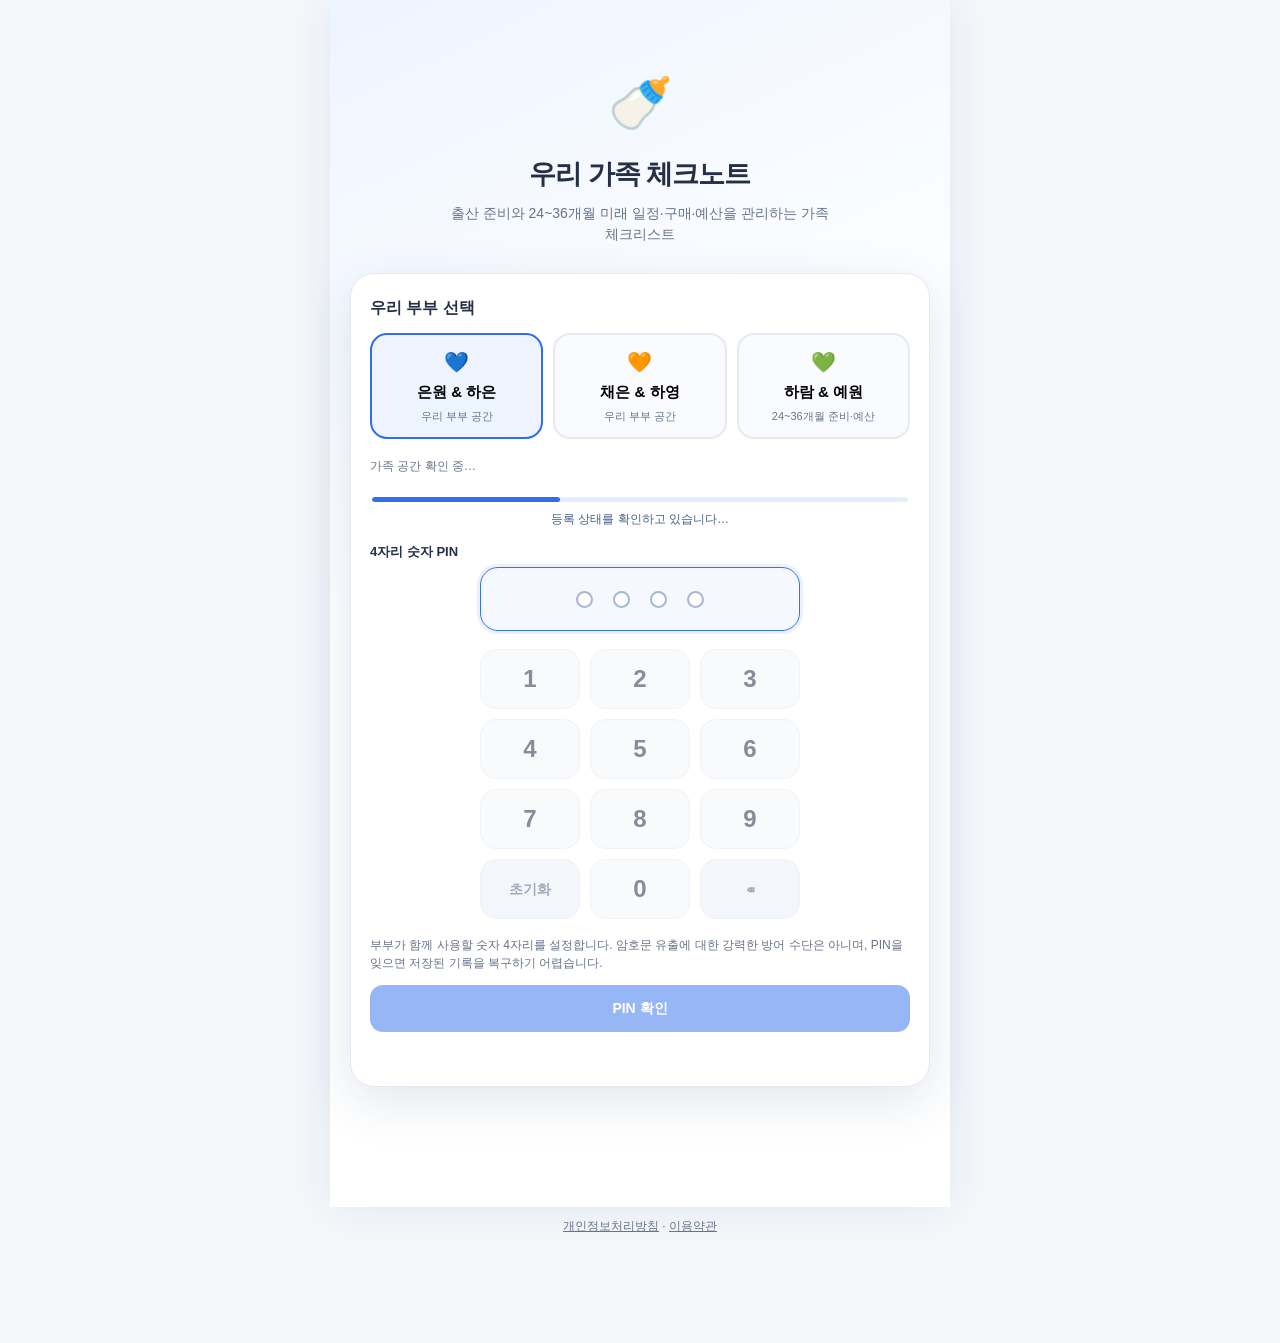
==== index.html @ 00c4b742 "fix(ux): replace misleading benefit completion buttons with one explicit status selector" ====
<!doctype html>
<html lang="ko"><head>
  <meta charset="utf-8" />
  <meta name="google-site-verification" content="LZNdLVptlj_nm17-OJD_Jb6nqZlLqjOvQMVYdIO1Dqk" />
  <meta name="viewport" content="width=device-width, initial-scale=1,viewport-fit=cover" />
  <meta name="theme-color" content="#2f6fed" />
  <meta name="description" content="부부가 함께 쓰는 임신·출산 준비 체크리스트" />
  <title>우리 가족 체크노트</title>
  <meta name="application-name" content="우리 가족 체크노트" />
  <link rel="stylesheet" href="style.css?v=1.2.3" />

  <style id="pin-keypad-critical">
    .auth-card .pin-display{display:flex;align-items:center;justify-content:center;gap:20px;width:min(100%,320px);min-height:64px;margin:0 auto;border:1px solid #dce5f4;border-radius:18px;padding:12px 16px;background:#f5f8ff;cursor:pointer}
    .auth-card .pin-display.active{border-color:#3475e9;box-shadow:0 0 0 3px #3475e91a}
    .auth-card .pin-mark{display:block;flex:0 0 17px;width:17px;height:17px;border-radius:50%;background:white;border:2px solid #a8b7d2}
    .auth-card .pin-mark.filled{background:#2f6fed;border-color:#2f6fed}
    .auth-card .pin-keypad{display:grid;grid-template-columns:repeat(3,minmax(0,1fr));gap:10px;width:min(100%,320px);margin:5px auto 4px}
    .auth-card .pin-key{appearance:none;display:flex;align-items:center;justify-content:center;height:60px;min-width:0;padding:0;border-radius:16px;border:1px solid #e3e9f2;background:#f5f7fb;color:#253046;font-weight:700;font-size:24px;line-height:1;cursor:pointer;touch-action:manipulation}
    .auth-card .pin-key:active{background:#dde9ff;transform:scale(.97)}
    .auth-card .pin-key.pin-aux{font-size:14px;color:#57657b;background:#eaf0f8}
    .auth-card .pin-key:focus-visible,.auth-card .pin-display:focus-visible{outline:3px solid #85b3ff;outline-offset:2px}
    .auth-card #pinLabel,.auth-card #passwordAgainWrap>span{font-weight:750;font-size:13px}
    @media(max-width:360px){.auth-card .pin-display{min-height:56px}.auth-card .pin-key{height:52px}}
  </style>
</head><body>
<div class="app">
  <section id="authScreen" class="auth-screen">
    <div class="brand-icon">🍼</div><h1>우리 가족 체크노트</h1>
    <p class="muted">출산 준비와 24~36개월 미래 일정·구매·예산을 관리하는 가족 체크리스트</p>
    <div class="auth-card">
      <h2>우리 부부 선택</h2>
      <div class="family-grid" id="familyGrid">
        <button type="button" class="family-choice active" data-family="ew-he" aria-pressed="true">💙<strong>은원 &amp; 하은</strong><span>우리 부부 공간</span></button>
        <button type="button" class="family-choice" data-family="ce-hy" aria-pressed="false">🧡<strong>채은 &amp; 하영</strong><span>우리 부부 공간</span></button>
        <button type="button" class="family-choice" data-family="hr-yw" aria-pressed="false">💚<strong>하람 &amp; 예원</strong><span>24~36개월 준비·예산</span></button>
      </div>
      <p id="authMode" class="status-line">접속 상태 확인 중…</p>
      <div id="authProgress" class="auth-progress" role="status" aria-live="polite"><div class="auth-progress-track"><span></span></div><p id="authProgressText">가족 공간에 연결하는 중…</p></div>
      <form id="authForm" class="stack">
        <label id="inviteWrap" class="field hidden">최초 등록 초대 코드<input id="inviteInput" type="text" autocomplete="one-time-code" placeholder="전달받은 초대 코드" /></label>
        <div class="field"><span id="pinLabel">4자리 숫자 PIN</span>
          <button type="button" id="pinPrimaryDisplay" class="pin-display" aria-label="숫자 4자리 중 0자리 입력" aria-pressed="false"><span class="pin-mark"></span><span class="pin-mark"></span><span class="pin-mark"></span><span class="pin-mark"></span></button>
        </div>
        <div id="passwordAgainWrap" class="field hidden"><span>PIN 한 번 더 입력</span>
          <button type="button" id="pinConfirmDisplay" class="pin-display" aria-label="숫자 4자리 중 0자리 입력" aria-pressed="false"><span class="pin-mark"></span><span class="pin-mark"></span><span class="pin-mark"></span><span class="pin-mark"></span></button>
        </div>
        <input type="hidden" id="passwordInput" autocomplete="off" />
        <input type="hidden" id="passwordAgainInput" autocomplete="off" />
        <div id="pinPad" class="pin-keypad" role="group" aria-label="숫자 비밀번호 패드">
          <button type="button" class="pin-key" data-pin="1" aria-label="1">1</button>
          <button type="button" class="pin-key" data-pin="2" aria-label="2">2</button>
          <button type="button" class="pin-key" data-pin="3" aria-label="3">3</button>
          <button type="button" class="pin-key" data-pin="4" aria-label="4">4</button>
          <button type="button" class="pin-key" data-pin="5" aria-label="5">5</button>
          <button type="button" class="pin-key" data-pin="6" aria-label="6">6</button>
          <button type="button" class="pin-key" data-pin="7" aria-label="7">7</button>
          <button type="button" class="pin-key" data-pin="8" aria-label="8">8</button>
          <button type="button" class="pin-key" data-pin="9" aria-label="9">9</button>
          <button type="button" class="pin-key pin-aux" data-pin="clear" aria-label="모두 지우기">초기화</button>
          <button type="button" class="pin-key" data-pin="0" aria-label="0">0</button>
          <button type="button" class="pin-key pin-aux" data-pin="delete" aria-label="한 자리 지우기">⌫</button>
        </div>
        <p id="passwordGuide" class="hint">부부가 함께 사용할 숫자 4자리를 설정합니다. 암호문 유출에 대한 강력한 방어 수단은 아니며, PIN을 잊으면 저장된 기록을 복구하기 어렵습니다.</p>
        <button id="authSubmit" type="submit" class="primary">PIN 확인</button>
      </form>
      <p id="authMessage" role="status" class="form-message"></p>
      <p id="offlineBanner" class="warning hidden">미연결 미리보기: 이 기기에만 암호화 저장됩니다. GitHub Pages + Apps Script 설정 이후 부부 간 동기화가 시작됩니다. 공유 전에 서버 설정을 완료하세요.</p>
    </div>
  </section>
  <section id="mainScreen" class="hidden">
    <header class="app-header">
      <div class="header-top"><div><span class="eyebrow" id="familyTitle">우리 가족</span><h1>우리 가족 체크노트</h1></div><button id="lockBtn" class="ghost" title="잠금">🔒 잠금</button></div>
      <div class="save-row"><span id="syncStatus" class="sync-status">준비 중</span><button id="syncNowBtn" class="link-button">↻ 동기화</button></div>
      <div id="headerProgress" class="header-progress" aria-live="polite"></div>
      <nav id="topTabs" class="tabs" aria-label="주요 메뉴"></nav>
    </header>
    <main id="mainContent"></main>
    <footer class="bottom-nav" id="bottomNav"></footer>
  </section>
</div>
<div id="modal" class="modal-backdrop hidden" role="presentation"><div class="modal" role="dialog" aria-modal="true" aria-labelledby="modalTitle"><div class="modal-heading"><h2 id="modalTitle">항목 편집</h2><button id="modalClose" type="button" class="icon-btn" aria-label="닫기">✕</button></div><div id="modalBody"></div></div></div>
<footer class="policy-footer" style="max-width:620px;margin:0 auto;padding:10px 18px 108px;text-align:center;font-size:12px;color:#667389"><a href="./privacy.html" style="color:#667389">개인정보처리방침</a> · <a href="./terms.html" style="color:#667389">이용약관</a></footer>
<div id="toast" class="toast" aria-live="polite"></div>
<iframe id="apiFrame" title="암호화 데이터 전송" class="api-frame" referrerpolicy="no-referrer"></iframe>
<script src="config.js?v=1.2.3"></script><script src="seed.js?v=1.1.2"></script><script src="toddler-seed.js?v=1.1.2"></script><script src="recommendations.js?v=1.1.2"></script><script src="benefits.js?v=1.2.2"></script><script src="app.js?v=1.2.3"></script>
</body></html>
---- style.css ----
*{box-sizing:border-box;-webkit-tap-highlight-color:transparent}:root{--blue:#2f6fed;--blue-lite:#eef4ff;--ink:#253046;--muted:#677389;--line:#e6eaf2;--bg:#f5f7fb;--soft:#f4f6fa;--white:#fff;--red:#d53b50;--gold:#c68a28;--green:#14794b}
html{scroll-behavior:smooth}body{margin:0;background:var(--bg);color:var(--ink);font-family:-apple-system,BlinkMacSystemFont,'Apple SD Gothic Neo','Noto Sans KR','Malgun Gothic',sans-serif;font-size:14px;line-height:1.5}button,input,textarea,select{font:inherit}button{cursor:pointer}button:disabled{opacity:.5;cursor:default}.hidden{display:none!important}.app{max-width:620px;margin:auto;background:#fff;min-height:100dvh;padding-bottom:90px}.muted{color:var(--muted)}.hint{font-size:12px;color:var(--muted);line-height:1.5;margin:0}.warning{font-size:12px;background:#fff8e9;color:#785411;border:1px solid #f5dfac;padding:12px;border-radius:12px;line-height:1.55}.stack{display:flex;flex-direction:column;gap:13px}.auth-screen{min-height:100dvh;padding:64px 20px 30px;background:linear-gradient(155deg,#eef4ff,white 46%);text-align:center}.brand-icon{font-size:52px;margin-bottom:12px}.auth-screen h1{font-size:27px;letter-spacing:-1px;margin:0 0 8px}.auth-screen>.muted{max-width:380px;margin:0 auto 28px}.auth-card{text-align:left;background:white;border:1px solid #e4e9f2;border-radius:24px;padding:22px 19px;box-shadow:0 15px 50px #203c7220}.auth-card h2{font-size:16px;margin:0 0 13px}.family-grid{display:grid;grid-template-columns:1fr 1fr;gap:10px}.family-choice{min-height:106px;display:flex;flex-direction:column;align-items:center;justify-content:center;gap:4px;background:#fafbfe;border:2px solid var(--line);border-radius:17px;font-size:20px}.family-choice strong{font-size:15px}.family-choice span{font-size:11px;color:var(--muted)}.family-choice.active{border-color:var(--blue);background:var(--blue-lite)}.status-line{margin:18px 0 13px;font-size:12px;color:var(--muted)}.field{display:flex;flex-direction:column;gap:6px;font-weight:750;font-size:13px}.field input,.field select,.field textarea,.control{width:100%;min-width:0;background:white;border:1px solid #d9dfec;border-radius:12px;padding:11px 12px;color:var(--ink);font-size:14px;outline:none}.field input:focus,.field select:focus,.field textarea:focus,.control:focus{border-color:var(--blue);box-shadow:0 0 0 3px #2f6fed18}.primary{background:var(--blue);border:0;border-radius:13px;color:white;padding:13px 16px;font-weight:850}.secondary{background:#edf2fc;border:0;border-radius:13px;color:#2356b2;padding:12px 14px;font-weight:800}.danger{background:#ffebed;color:#c52f47;border:0;border-radius:12px;padding:11px 12px;font-weight:700}.ghost{border:1px solid var(--line);border-radius:10px;padding:7px 9px;color:#556078;background:white;font-size:12px}.form-message{color:var(--red);min-height:20px;font-size:12px;margin-bottom:0}.app-header{position:sticky;top:0;z-index:20;background:#ffffffed;backdrop-filter:blur(12px);border-bottom:1px solid var(--line);padding:15px 17px 10px}.header-top{display:flex;align-items:center;justify-content:space-between}.header-top h1{font-size:21px;letter-spacing:-.6px;margin:2px 0 3px}.eyebrow{font-size:11px;letter-spacing:.2px;color:#5372a4;font-weight:750}.save-row{display:flex;justify-content:space-between;align-items:center;margin:4px 0 12px}.sync-status{font-size:11px;color:#64758a}.sync-status.error{color:var(--red)}.sync-status.saved{color:var(--green)}.link-button{background:none;border:0;color:var(--blue);font-weight:750;font-size:12px}.tabs{display:flex;gap:6px;overflow-x:auto;scrollbar-width:none}.tabs::-webkit-scrollbar{display:none}.tab{border:0;background:#f1f3f8;color:#596477;border-radius:13px;padding:9px 11px;white-space:nowrap;font-size:12px;font-weight:790}.tab.active{background:var(--blue);color:#fff}.screen{padding:17px}.section-title{font-size:18px;font-weight:860;margin:0 0 10px}.subhead{font-size:15px;font-weight:830;margin:16px 0 10px}.inline{display:flex;align-items:center;justify-content:space-between;gap:8px}.kpis{display:grid;grid-template-columns:repeat(2,minmax(0,1fr));gap:9px}.kpi{border:1px solid var(--line);background:#fafbfe;border-radius:16px;padding:14px 12px}.kpi.accent{background:var(--blue-lite);border-color:#c7d8ff}.kpi span{display:block;font-size:11px;color:#617089}.kpi strong{display:block;font-size:20px;font-weight:880;letter-spacing:-.5px;margin:6px 0}.kpi small{color:#8290a6;font-size:10px}.hero{border:1px solid #dbe6ff;background:linear-gradient(125deg,#eef4ff,#f9fbff);border-radius:19px;padding:15px;margin-bottom:12px}.hero h2{margin:0 0 4px;font-size:17px}.hero p{margin:0;color:#60718a;font-size:12px}.hero .big{font-size:28px;font-weight:900;color:#245bc4}.progress-track{height:8px;border-radius:10px;background:#dce5f9;overflow:hidden;margin:12px 0 4px}.progress-track>div{height:100%;background:var(--blue);border-radius:10px}.progress-caption{display:flex;justify-content:space-between;font-size:11px;color:#64758b}.card{border:1px solid var(--line);border-radius:17px;padding:13px;margin:9px 0;background:white}.card.alt{background:#fcfdff}.card-title{font-size:14px;font-weight:800;margin:0}.item-row{display:grid;grid-template-columns:25px minmax(0,1fr) auto;gap:9px;align-items:start;border-bottom:1px solid #edf0f5;padding:12px 0}.item-row:last-child{border-bottom:0}.item-check{width:21px;height:21px;accent-color:var(--blue);margin:2px 0 0;cursor:pointer}.item-main{min-width:0;cursor:pointer}.item-name{font-weight:800;font-size:14px;overflow-wrap:anywhere}.item-name.done{text-decoration:line-through;color:#8d97a6}.item-meta{font-size:11px;display:flex;flex-wrap:wrap;gap:5px;margin-top:5px;color:#738096}.chip{border-radius:8px;padding:2px 6px;background:#eef1f7;color:#617089}.chip.due{background:#fff2e6;color:#97571d}.chip.good{background:#e7f7ed;color:#187044}.mini-btn{border:0;border-radius:10px;background:#f0f3f9;padding:7px 10px;font-size:12px;font-weight:750}.muted-small{color:#7b8798;font-size:11px}.toolbar{display:flex;flex-wrap:wrap;gap:7px;margin:12px 0}.toolbar select,.toolbar input{border:1px solid var(--line);border-radius:11px;padding:10px 9px;min-width:0;background:white}.toolbar input{flex:1;max-width:230px}.toolbar select{max-width:130px}.empty{text-align:center;padding:26px 12px;color:#8490a1;font-size:13px}.list-actions{display:flex;gap:9px;margin:12px 0}.list-actions button{flex:1}.budget-row{display:flex;align-items:center;justify-content:space-between;border-bottom:1px solid #eef0f5;padding:12px 0;gap:12px}.budget-row:last-child{border:0}.budget-row b{font-size:14px}.budget-row small{color:#758296}.budget-row strong{white-space:nowrap}.timeline{position:relative;padding-left:17px;margin-left:6px;border-left:2px solid #dce6fb}.timeline .card{position:relative}.timeline .card:before{content:'';display:block;width:10px;height:10px;border-radius:50%;background:var(--blue);position:absolute;left:-24px;top:16px;border:2px solid white}.timeline .late:before{background:var(--red)}.recommend{border-left:3px solid #9ebdfe}.recommend h3{font-size:15px;margin:0 0 5px}.recommend p{font-size:12px;color:#64758a;margin:0 0 9px}.linkline{font-size:12px;color:var(--blue);word-break:break-all}.info-grid{display:grid;grid-template-columns:1fr 1fr;gap:8px}.info-grid .field.full{grid-column:1/-1}.info-grid .wide{grid-column:1/-1}.form-actions{display:flex;gap:9px;margin-top:15px}.form-actions>*{flex:1}.modal-backdrop{position:fixed;inset:0;background:#15223888;z-index:100;display:flex;align-items:flex-end;justify-content:center;padding:12px}.modal{width:min(100%,520px);max-height:91dvh;overflow-y:auto;background:white;border-radius:22px;padding:18px 16px 23px;box-shadow:0 10px 40px #0004}.modal-heading{display:flex;align-items:center;justify-content:space-between;margin-bottom:15px}.modal-heading h2{margin:0;font-size:18px}.icon-btn{border:0;background:#f0f3f8;border-radius:10px;font-size:14px;padding:8px 11px}.form-section{border:0;border-top:1px solid var(--line);padding:11px 0;margin:12px 0 0}.form-section legend{font-size:12px;color:#64748b;font-weight:800;padding-right:8px}.pill-row{display:flex;flex-wrap:wrap;gap:6px}.pill{border:1px solid #dfe5ed;background:#f7f8fb;border-radius:10px;padding:8px 10px;font-size:12px}.pill.active{background:var(--blue-lite);border-color:var(--blue);color:#2455b3}.bottom-nav{position:fixed;bottom:0;left:50%;transform:translateX(-50%);width:100%;max-width:620px;display:grid;grid-template-columns:repeat(4,1fr);border-top:1px solid var(--line);background:#ffffffed;backdrop-filter:blur(12px);padding:7px 5px calc(7px + env(safe-area-inset-bottom));z-index:30}.nav-btn{border:0;background:none;padding:4px 0;color:#8290a2;font-size:11px;font-weight:770}.nav-btn span{display:block;font-size:21px}.nav-btn.active{color:var(--blue)}.toast{position:fixed;bottom:90px;left:50%;transform:translate(-50%,20px);opacity:0;pointer-events:none;background:#26364ddd;color:white;padding:10px 15px;border-radius:12px;font-size:12px;transition:.2s;z-index:200;max-width:90%;text-align:center}.toast.show{opacity:1;transform:translate(-50%,0)}.api-frame{width:0;height:0;position:absolute;border:0;pointer-events:none}.row-muted{color:#8792a2;font-size:11px}.tiny-note{font-size:12px;color:#718094;line-height:1.55}.help-block{padding:10px 12px;border-radius:13px;background:#f1f6ff;color:#47618d;font-size:12px}.right{text-align:right}.nowrap{white-space:nowrap}@media(min-width:621px){.app{box-shadow:0 0 45px #1e2e4f15}.bottom-nav{border-left:1px solid var(--line);border-right:1px solid var(--line)}}

/* 세 번째 가족 선택 및 반복 항목 구분 */
.family-grid{grid-template-columns:repeat(auto-fit,minmax(128px,1fr))}.family-choice[data-family="hr-yw"].active{border-color:#46a785;background:#eafbf4}.chip.repeating{background:#e5f5e8;color:#276f43}
/* Family PIN keypad */
.pin-display{display:flex;width:100%;justify-content:center;gap:17px;align-items:center;min-height:62px;border:2px solid var(--line);border-radius:16px;background:#f8faff;padding:10px;transition:border-color .15s,background .15s}
.pin-display.active,.pin-display:focus-visible{border-color:var(--blue);background:var(--blue-lite);outline:none}
.pin-mark{display:block;width:18px;height:18px;border:2px solid #bdc8d8;border-radius:50%;background:#fff}
.pin-mark.filled{background:var(--blue);border-color:var(--blue)}
.pin-keypad{display:grid;grid-template-columns:repeat(3,minmax(0,1fr));gap:9px;max-width:330px;width:100%;margin:0 auto}
.pin-key{border:1px solid #e2e8f0;background:#f7f9fc;color:var(--ink);font-size:24px;font-weight:750;border-radius:17px;min-height:56px;touch-action:manipulation}
.pin-key:active{background:#dfeaff;transform:scale(.97)}
.pin-key.pin-aux{font-size:15px;color:#5c6b85;background:#edf1f7}
@media(max-width:360px){.pin-key{min-height:48px}.pin-display{min-height:55px}}

/* v1.1.2: central 3×4 PIN pad, including wide-screen layout */
.auth-card .pin-display{max-width:320px;margin-inline:auto}
.auth-card .pin-keypad{width:min(100%,320px);max-width:320px}
.auth-card .pin-key{display:flex;align-items:center;justify-content:center}

/* v1.2.0: initial login progress and persistent checklist completion */
.auth-progress{margin:2px 0 14px;padding:9px 2px 0}
.auth-progress-track{height:5px;border-radius:9px;overflow:hidden;background:#e4edff;position:relative}
.auth-progress-track>span{position:absolute;left:0;top:0;height:100%;width:35%;border-radius:9px;background:var(--blue);animation:auth-loading-track 1.05s ease-in-out infinite}
.auth-progress p{font-size:12px;color:#47618b;margin:8px 0 0;text-align:center}
@keyframes auth-loading-track{0%{left:-35%}100%{left:100%}}
.auth-loading .pin-keypad{opacity:.55;pointer-events:none}
.header-progress{padding:0 0 7px}
.header-progress-label{display:flex;align-items:center;justify-content:space-between;font-size:11px;color:#65748a}
.header-progress-label strong{font-size:12px;color:var(--blue)}
.header-progress .progress-track.compact{height:6px;margin:6px 0 1px}
@media(prefers-reduced-motion:reduce){.auth-progress-track>span{animation:none;width:100%}}
.tabs{display:grid;grid-template-columns:repeat(4,minmax(0,1fr));overflow:visible}
.tabs .tab{min-width:0;text-align:center;padding:9px 5px}

/* v1.2.0 quick-input checklist and collapsed advanced form */
.quick-add-form{border:1px solid #c8d9fb;border-radius:17px;background:linear-gradient(135deg,#f0f6ff,#fff);padding:13px;margin:12px 0 14px;display:flex;flex-direction:column;gap:9px}
.quick-add-line{display:grid;grid-template-columns:minmax(0,1fr) auto;gap:7px}
.quick-add-line input,.quick-add-form>select{width:100%;min-width:0;min-height:42px;border:1px solid #d8e2f2;border-radius:11px;padding:10px 11px;background:white;color:var(--ink)}
.quick-add-form>select{min-height:36px;font-size:12px}
.filter-toolbar{display:grid;grid-template-columns:repeat(2,minmax(0,1fr));gap:8px}
.filter-toolbar input{grid-column:1/-1;max-width:none}
.filter-toolbar select{width:100%;max-width:none}
.editor-more{margin:16px 0 10px;padding:12px;background:#f7f9fc;border-radius:13px;border:1px solid #e5eaf3}
.editor-more summary{font-size:12px;color:#315da3;font-weight:820;cursor:pointer;line-height:1.6}
.editor-more[open] summary{margin-bottom:12px}
.editor-more .field{margin-top:5px}
.editor-sticky-actions{position:sticky;bottom:-24px;z-index:2;background:linear-gradient(#ffffffef,#fff);padding:12px 0 18px;margin-bottom:0}
@media(max-width:375px){.quick-add-line .primary{padding:10px 13px}.editor-more .info-grid{grid-template-columns:1fr}}

/* v1.2.1 family benefits: secondary destination, no extra main navigation tabs */
.benefit-home{margin:14px 0 18px}
.benefit-home .subhead{margin:2px 0 8px}
.benefit-preview{display:flex;align-items:center;justify-content:space-between;gap:12px;padding:11px 0;border-bottom:1px solid #e8edf5}
.benefit-preview:last-child{border-bottom:0}
.benefit-preview span{font-size:13px;font-weight:720;line-height:1.45;flex:1}
.benefit-summary{display:flex;align-items:center;justify-content:space-between;gap:12px;background:#f7faff}
.benefit-summary strong{display:block;font-size:15px}
.benefit-summary span{display:block;color:#687890;font-size:11px;margin-top:4px}
.benefit-filter{display:flex;gap:8px;margin:14px 0 7px}
.benefit-filter .pill{flex:1;padding:9px 8px}
.benefit-card{border:1px solid #e4eaf4;border-radius:16px;background:#fff;padding:14px;margin:11px 0}
.benefit-card .inline{margin-bottom:9px}
.benefit-card h3{font-size:15px;line-height:1.45;margin:0 0 7px}
.benefit-card p{font-size:12px;color:#69778d;line-height:1.6;margin:6px 0}
.benefit-card .benefit-due{font-size:11px;color:#2b5aa3;background:#eef4ff;padding:7px 9px;border-radius:8px;margin-top:9px}
.benefit-actions{display:flex;flex-wrap:wrap;align-items:center;gap:7px;margin-top:12px}
.benefit-actions button{font-size:11px;padding:9px 10px;white-space:nowrap}
.benefit-actions a{color:#245bc4;font-size:12px;font-weight:720;padding:6px 1px}
.settings-region{display:flex;flex-direction:column;gap:9px;background:#f6f9ff;border:1px solid #e3ecf9;border-radius:13px;padding:12px}
.settings-region .tiny-note{margin:0}
@media(max-width:360px){.benefit-actions button{padding:8px 7px}.benefit-card{padding:12px}}

/* v1.2.3: family benefit status is one neutral selector, not a completion CTA */
.benefit-usage-note{font-size:12px;line-height:1.6;margin:12px 0;color:#52627b;background:#f4f7fc;border-radius:11px;padding:10px 12px}
.benefit-controls{display:grid;grid-template-columns:minmax(0,1fr) auto;align-items:end;gap:10px;margin-top:13px}
.benefit-status-label{display:flex;flex-direction:column;gap:6px;min-width:0}
.benefit-status-label>span{font-size:11px;font-weight:760;color:#53627a}
.benefit-status-select{appearance:auto;min-width:0;width:100%;min-height:44px;padding:9px 10px;border:1px solid #d4dbe7;border-radius:11px;background:#fff;color:#26354c;font-size:13px;cursor:pointer}
.benefit-status-select:focus-visible{outline:3px solid #9cbcff;outline-offset:2px}
.benefit-info-link{display:flex;align-items:center;justify-content:center;min-height:44px;padding:7px 9px;border:1px solid #dce5f4;border-radius:11px;background:#f8fbff;color:#2754a2;font-size:12px;font-weight:760;text-decoration:none;white-space:nowrap}
@media(max-width:375px){.benefit-controls{grid-template-columns:1fr}.benefit-info-link{justify-content:flex-start}}
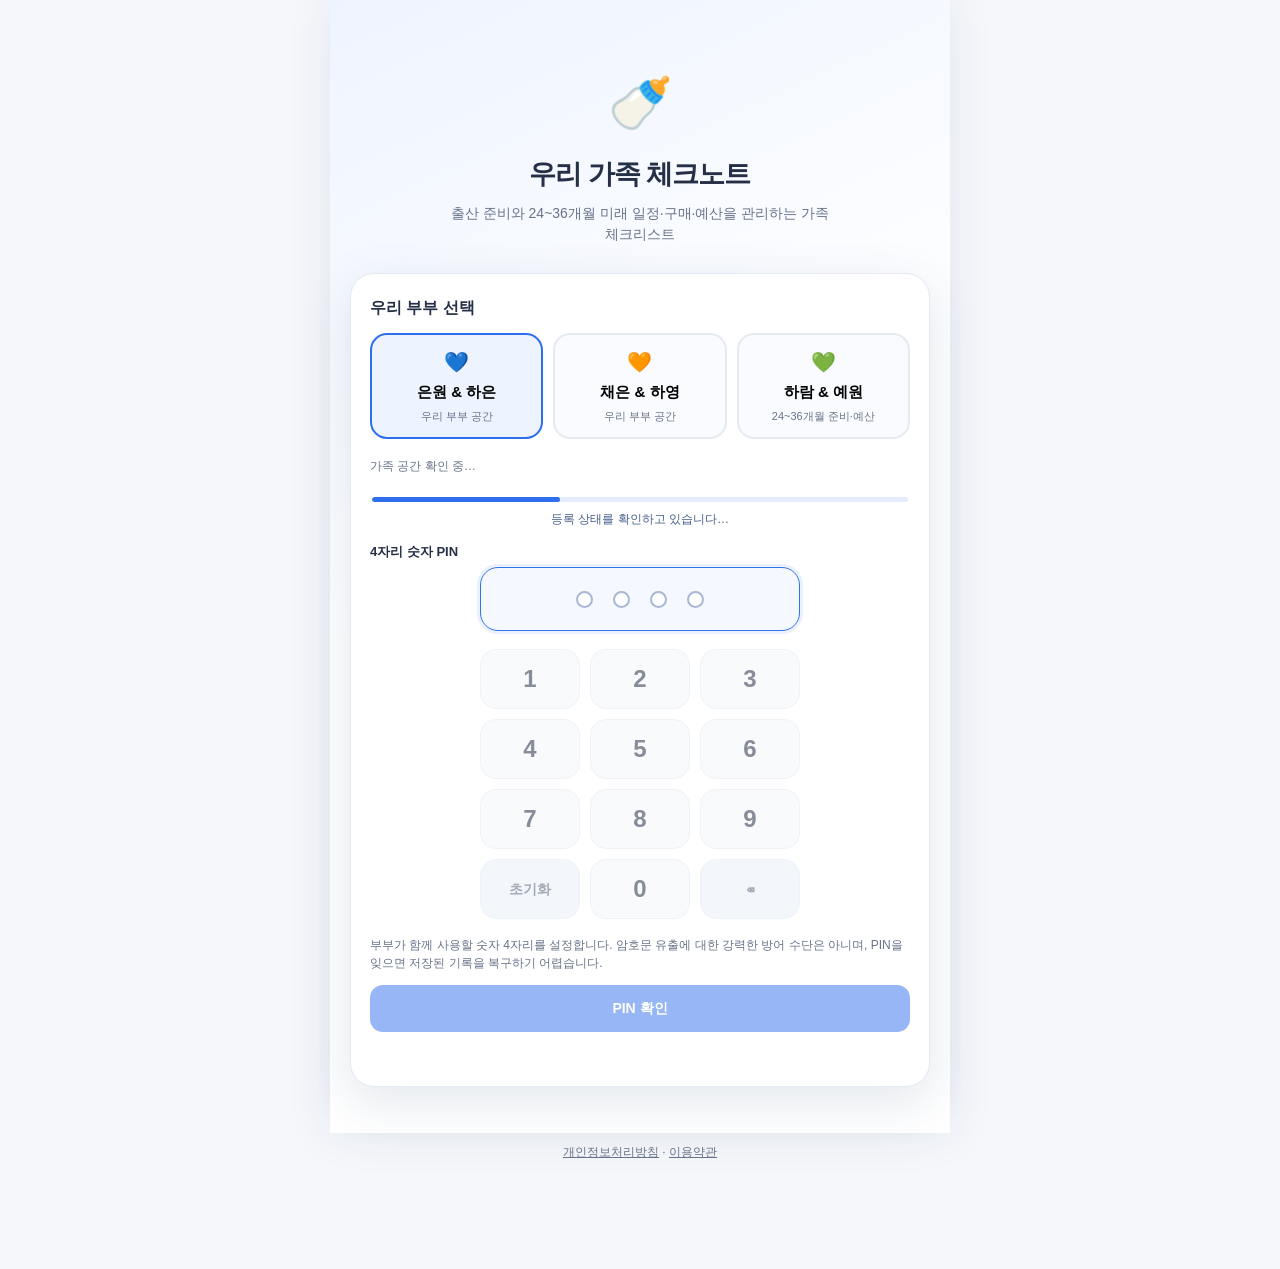
==== commit 86420652: "ux: one top navigation, home focused on upcoming tasks, checklist-only progress" ====
--- a/index.html
+++ b/index.html
@@ -7,7 +7,7 @@
   <meta name="description" content="부부가 함께 쓰는 임신·출산 준비 체크리스트" />
   <title>우리 가족 체크노트</title>
   <meta name="application-name" content="우리 가족 체크노트" />
-  <link rel="stylesheet" href="style.css?v=1.2.3" />
+  <link rel="stylesheet" href="style.css?v=1.3.0" />
 
   <style id="pin-keypad-critical">
     .auth-card .pin-display{display:flex;align-items:center;justify-content:center;gap:20px;width:min(100%,320px);min-height:64px;margin:0 auto;border:1px solid #dce5f4;border-radius:18px;padding:12px 16px;background:#f5f8ff;cursor:pointer}
@@ -69,18 +69,16 @@
   </section>
   <section id="mainScreen" class="hidden">
     <header class="app-header">
-      <div class="header-top"><div><span class="eyebrow" id="familyTitle">우리 가족</span><h1>우리 가족 체크노트</h1></div><button id="lockBtn" class="ghost" title="잠금">🔒 잠금</button></div>
-      <div class="save-row"><span id="syncStatus" class="sync-status">준비 중</span><button id="syncNowBtn" class="link-button">↻ 동기화</button></div>
-      <div id="headerProgress" class="header-progress" aria-live="polite"></div>
+      <div class="header-top"><div><span class="eyebrow" id="familyTitle">우리 가족</span><h1>우리 가족 체크노트</h1></div><div class="header-controls"><div id="syncMini" class="sync-mini" data-state="idle" role="status" aria-live="polite"><span id="syncMiniActivity" class="sync-mini-activity">연결 중</span><span class="sync-mini-track"><span id="syncMiniFill"></span></span></div><button id="lockBtn" class="header-lock" type="button" aria-label="잠금">🔒</button></div></div>
+      <div class="save-row"><span id="syncStatus" class="sync-status">준비 중</span></div>
       <nav id="topTabs" class="tabs" aria-label="주요 메뉴"></nav>
     </header>
     <main id="mainContent"></main>
-    <footer class="bottom-nav" id="bottomNav"></footer>
   </section>
 </div>
 <div id="modal" class="modal-backdrop hidden" role="presentation"><div class="modal" role="dialog" aria-modal="true" aria-labelledby="modalTitle"><div class="modal-heading"><h2 id="modalTitle">항목 편집</h2><button id="modalClose" type="button" class="icon-btn" aria-label="닫기">✕</button></div><div id="modalBody"></div></div></div>
 <footer class="policy-footer" style="max-width:620px;margin:0 auto;padding:10px 18px 108px;text-align:center;font-size:12px;color:#667389"><a href="./privacy.html" style="color:#667389">개인정보처리방침</a> · <a href="./terms.html" style="color:#667389">이용약관</a></footer>
 <div id="toast" class="toast" aria-live="polite"></div>
 <iframe id="apiFrame" title="암호화 데이터 전송" class="api-frame" referrerpolicy="no-referrer"></iframe>
-<script src="config.js?v=1.2.3"></script><script src="seed.js?v=1.1.2"></script><script src="toddler-seed.js?v=1.1.2"></script><script src="recommendations.js?v=1.1.2"></script><script src="benefits.js?v=1.2.2"></script><script src="app.js?v=1.2.3"></script>
+<script src="config.js?v=1.3.0"></script><script src="seed.js?v=1.1.2"></script><script src="toddler-seed.js?v=1.1.2"></script><script src="recommendations.js?v=1.1.2"></script><script src="benefits.js?v=1.2.2"></script><script src="app.js?v=1.3.0"></script>
 </body></html>
--- a/style.css
+++ b/style.css
@@ -81,3 +81,34 @@
 .benefit-status-select:focus-visible{outline:3px solid #9cbcff;outline-offset:2px}
 .benefit-info-link{display:flex;align-items:center;justify-content:center;min-height:44px;padding:7px 9px;border:1px solid #dce5f4;border-radius:11px;background:#f8fbff;color:#2754a2;font-size:12px;font-weight:760;text-decoration:none;white-space:nowrap}
 @media(max-width:375px){.benefit-controls{grid-template-columns:1fr}.benefit-info-link{justify-content:flex-start}}
+
+/* v1.3.0: top navigation only, task-first home, checklist-only completion */
+.app{padding-bottom:16px}
+.app-header{padding:11px 16px 10px}
+.header-top{gap:8px}.header-top h1{font-size:17px;margin:2px 0 0}
+.header-controls{display:flex;align-items:center;gap:8px;flex-shrink:0}
+.header-lock{min-height:37px;min-width:39px;border:1px solid var(--line);background:#fff;border-radius:10px;font-size:16px}
+.save-row{position:absolute!important;width:1px!important;height:1px!important;overflow:hidden!important;clip:rect(0,0,0,0)!important;white-space:nowrap}
+.tabs{display:grid;grid-template-columns:repeat(4,minmax(0,1fr));gap:6px;margin-top:10px}
+.tabs .tab{min-height:40px;padding:8px 3px;border-radius:11px;background:#f1f4f9;color:#627086;font-size:12px;font-weight:780;border:0}
+.tabs .tab.active{background:var(--blue);color:white}
+.screen{padding:17px 16px 27px}
+.home-page{display:flex;flex-direction:column;gap:13px}
+.home-intro{display:flex;align-items:center;justify-content:space-between;gap:11px;background:#f7faff;border:1px solid #e3eaf7;border-radius:16px;padding:16px}
+.home-intro h2{font-size:19px;margin:3px 0}.home-intro p{font-size:12px;color:#68768b;margin:0}
+.home-todo{display:flex;align-items:center;flex-direction:column;min-width:65px;border-left:1px solid #dfe7f3;padding-left:11px;font-size:26px;font-weight:840;color:#2e68d5}
+.home-todo small{font-size:10px;font-weight:700;color:#728196}
+.home-heading{display:flex;align-items:center;justify-content:space-between}.home-heading h3{font-size:15px;margin:0}
+.home-tasks{margin:0}.home-empty{font-size:12px;color:#78869b;line-height:1.6;margin:3px 0}
+.home-quick-add{width:100%;min-height:46px}
+.home-shortcuts{display:flex;flex-direction:column;gap:8px}
+.home-shortcut{display:flex;align-items:center;gap:11px;width:100%;min-height:63px;background:#fff;color:var(--ink);border:1px solid #e6eaf2;border-radius:13px;text-align:left;padding:10px 12px}
+.home-shortcut>span:first-child{font-size:20px;display:grid;place-items:center;background:#f4f7fc;border-radius:10px;min-width:35px;height:35px}
+.home-shortcut>span:nth-child(2){display:flex;flex-direction:column;gap:2px;flex:1;min-width:0}
+.home-shortcut strong{font-size:13px}.home-shortcut small{font-size:11px;color:#718097}.home-shortcut>b{font-size:22px;color:#a0afc2}
+.check-progress{margin:9px 0 12px;padding:12px 14px;border-radius:12px;background:#f7faff;border:1px solid #e4ecf8}
+.check-progress-line{display:flex;justify-content:space-between;font-size:12px;align-items:center}.check-progress-line span{font-size:11px;color:#697a94}
+.check-progress-meter{height:5px;border-radius:7px;background:#e3eaf6;overflow:hidden;margin-top:8px}
+.check-progress-meter span{display:block;height:100%;background:#4480e4;border-radius:7px;transition:width .2s ease}
+.settings-advanced{background:#f9fbff;border:1px solid #e4eaf2;border-radius:13px;padding:12px;margin:15px 0}
+.settings-advanced summary{cursor:pointer;font-size:13px;font-weight:800;color:#425775}.settings-advanced[open] summary{border-bottom:1px solid var(--line);padding-bottom:10px}
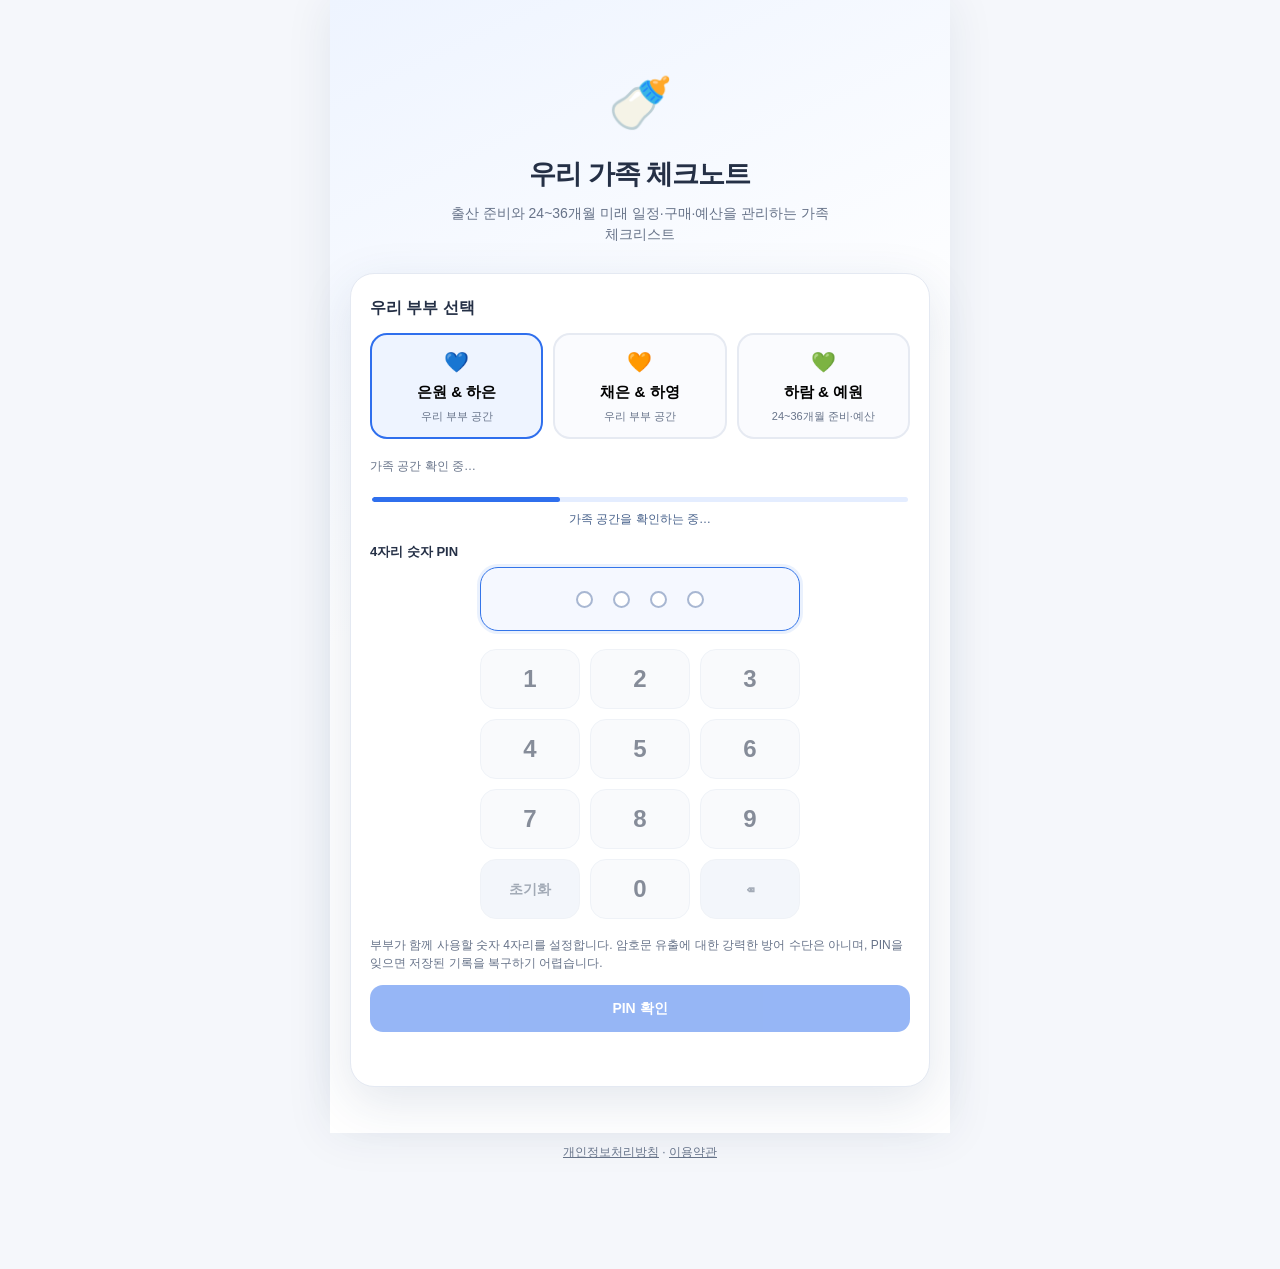
==== commit 646a0845: "perf: unlock from encrypted device cache, sync safely in background, add YUHA-style mini sync indica" ====
--- a/index.html
+++ b/index.html
@@ -69,7 +69,7 @@
   </section>
   <section id="mainScreen" class="hidden">
     <header class="app-header">
-      <div class="header-top"><div><span class="eyebrow" id="familyTitle">우리 가족</span><h1>우리 가족 체크노트</h1></div><div class="header-controls"><div id="syncMini" class="sync-mini" data-state="idle" role="status" aria-live="polite"><span id="syncMiniActivity" class="sync-mini-activity">연결 중</span><span class="sync-mini-track"><span id="syncMiniFill"></span></span></div><button id="lockBtn" class="header-lock" type="button" aria-label="잠금">🔒</button></div></div>
+      <div class="header-top"><div><span class="eyebrow" id="familyTitle">우리 가족</span><h1>우리 가족 체크노트</h1></div><div class="header-controls"><div id="syncMini" class="sync-mini" data-state="idle" role="status" aria-live="polite"><span id="syncMiniActivity" class="sync-mini-activity">연결 중</span><span class="sync-mini-track"><span id="syncMiniFill"></span></span></div><button id="settingsBtn" class="header-lock" type="button" aria-label="가족 설정 열기" title="설정">⚙</button><button id="lockBtn" class="header-lock" type="button" aria-label="잠금">🔒</button></div></div>
       <div class="save-row"><span id="syncStatus" class="sync-status">준비 중</span></div>
       <nav id="topTabs" class="tabs" aria-label="주요 메뉴"></nav>
     </header>
--- a/style.css
+++ b/style.css
@@ -112,3 +112,21 @@
 .check-progress-meter span{display:block;height:100%;background:#4480e4;border-radius:7px;transition:width .2s ease}
 .settings-advanced{background:#f9fbff;border:1px solid #e4eaf2;border-radius:13px;padding:12px;margin:15px 0}
 .settings-advanced summary{cursor:pointer;font-size:13px;font-weight:800;color:#425775}.settings-advanced[open] summary{border-bottom:1px solid var(--line);padding-bottom:10px}
+
+/* 1.3.0 reference: YUHA-CARE verified mini synchronization indicator, not task completion */
+.sync-mini{width:87px;min-height:30px;display:flex;flex-direction:column;justify-content:center;align-items:flex-end;gap:5px;overflow:hidden}
+.sync-mini-activity{font-size:10px;font-weight:800;color:#698096;white-space:nowrap}
+.sync-mini-track{height:3px;width:67px;background:#e5ebf4;border-radius:5px;overflow:hidden;display:block;position:relative}
+.sync-mini-track>span{width:100%;height:100%;display:block;background:#75b0ee;transform:scaleX(.5);transform-origin:left}
+.sync-mini[data-state="loading"] .sync-mini-activity{color:#3c70b5}
+.sync-mini[data-state="loading"] .sync-mini-track>span{width:45%;transform:none;position:absolute;animation:mini-sync-moving 1.15s ease-in-out infinite}
+.sync-mini[data-state="pending"] .sync-mini-activity{color:#a27b37}
+.sync-mini[data-state="pending"] .sync-mini-track>span{background:#d4ae66;transform:scaleX(.24)}
+.sync-mini[data-state="done"] .sync-mini-activity{color:#21876a}
+.sync-mini[data-state="done"] .sync-mini-track>span{background:#3d9b76;transform:none}
+.sync-mini[data-state="error"] .sync-mini-activity{color:#b25652}
+.sync-mini[data-state="error"] .sync-mini-track>span{background:#c66d65;transform:none}
+.sync-mini[data-state="idle"] .sync-mini-track>span{background:#bcc9d9;transform:none}
+@keyframes mini-sync-moving{from{left:-50%}to{left:120%}}
+@media(prefers-reduced-motion:reduce){.sync-mini[data-state="loading"] .sync-mini-track>span{animation:none;width:100%;left:0}}
+@media(max-width:345px){.sync-mini{width:70px}.header-controls{gap:5px}.header-top h1{font-size:16px}.header-lock{min-width:34px}}
